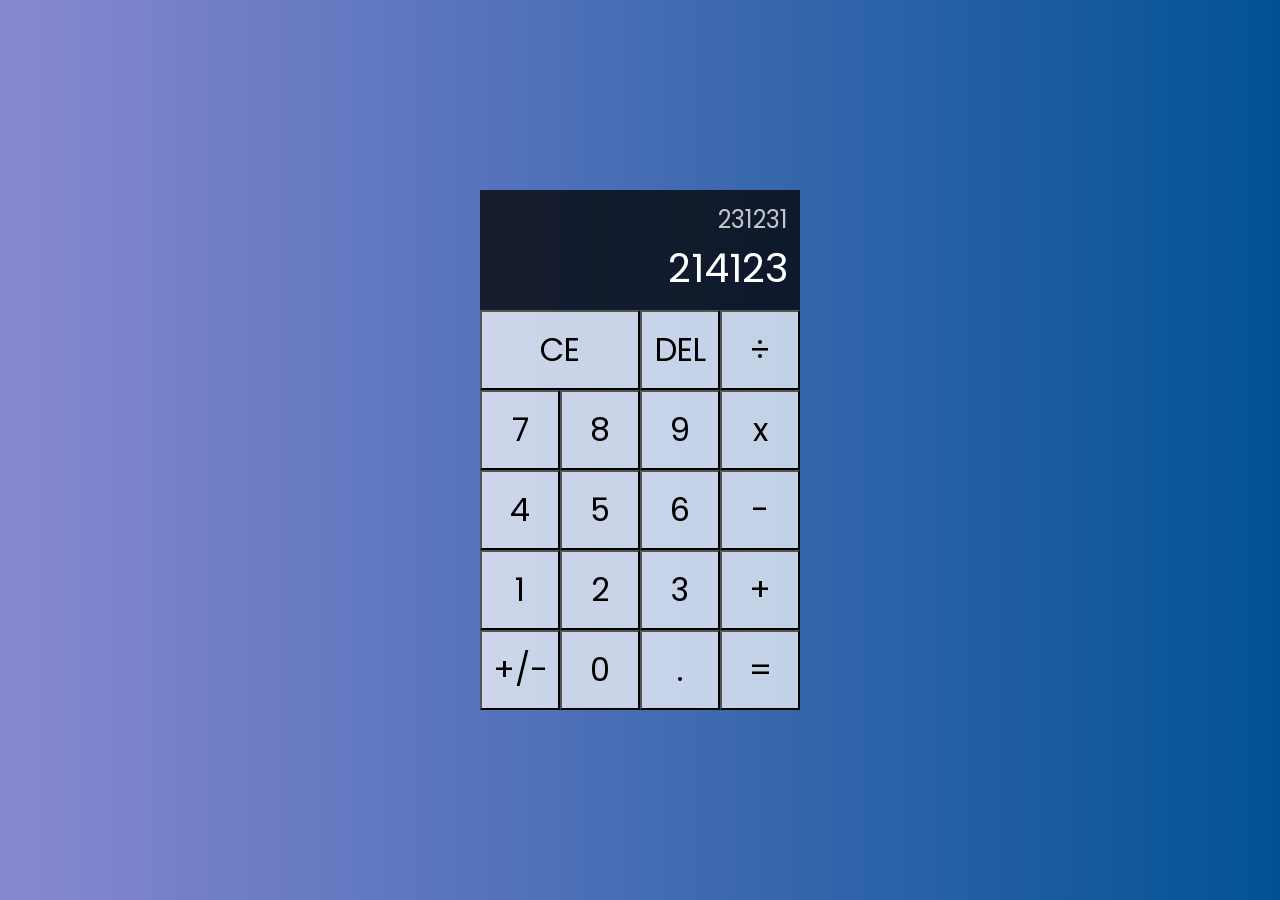
==== calculator/index.html @ e10bc2d3 "removed value from button removed value from button since its obselete" ====
<!DOCTYPE html>
<html lang="en">
  <head>
    <meta charset="UTF-8" />
    <meta name="viewport" content="width=device-width, initial-scale=1.0" />
    <meta http-equiv="X-UA-Compatible" content="ie=edge" />
    <link href="https://fonts.googleapis.com/css?family=Poppins&display=swap" rel="stylesheet">
    <link rel="stylesheet" href="css/styles.css" />
    <script src="js/script.js" defer></script>
    <title>Miniräknare</title>
    <div class="container">
        <div class="output">
      <div class="outputScreen">231231</div>
      <div class="inputScreen">214123</div>
        </div>
    <button class="span-two" onclick="clearAll()">CE</button>
    <button onclick="backSpace()">DEL</button>
    <button onclick="getOp('/')">&#247</button>
    <button onclick="getNum(7)">7</button>
    <button onclick="getNum(8)">8</button>
    <button onclick="getNum(9)">9</button>
    <button onclick="getOp('*')">x</button>
    <button onclick="getNum(4)">4</button>
    <button onclick="getNum(5)">5</button>
    <button onclick="getNum(6)">6</button>
    <button onclick="getOp('-')">-</button>
    <button onclick="getNum(1)">1</button>
    <button onclick="getNum(2)">2</button>
    <button onclick="getNum(3)">3</button>
    <button onclick="getOp('+')">+</button>
    <button onclick="getOp('+/-')">+/-</button>
    <button onclick="getNum(0)">0</button>
    <button onclick="getNum('.')">.</button>
    <button onclick="getMath()">=</button>
    </div>
  </head>
  <body></body>
</html>
---- calculator/css/styles.css ----
*,
*::before,
*::after {
  box-sizing: border-box;
  font-family: "Poppins", sans-serif;
  font-weight: normal;
}

body {
  padding: 0;
  margin: 0;
  background: linear-gradient(to right, #8888d1, #025195);
}

.container {
  display: grid;
  justify-content: center;
  align-content: center;
  min-height: 100vh;
  grid-template-columns: repeat(4, 80px);
  grid-template-rows: minmax(120px, auto) repeat(5, 80px);
}

.container > button {
  cursor: pointer;
  font-size: 2rem;
  background: rgba(255, 255, 255, 0.7);
}

.container > button:hover {
  background: rgba(255, 255, 255, 0.9);
}

.span-two {
  grid-column: span 2;
}

.output {
  display: flex;
  align-items: flex-end;
  justify-content: space-between;
  flex-direction: column;
  padding: 12px;
  word-wrap: break-word;
  word-break: break-all;
  grid-column: 1 / -1;
  background-color: rgba(0, 0, 0, 0.75);
}
.output .outputScreen {
  font-size: 1.5rem;
  color: rgba(255, 255, 255, 0.75);
}
.output .inputScreen {
  font-size: 2.5rem;
  color: white;
}
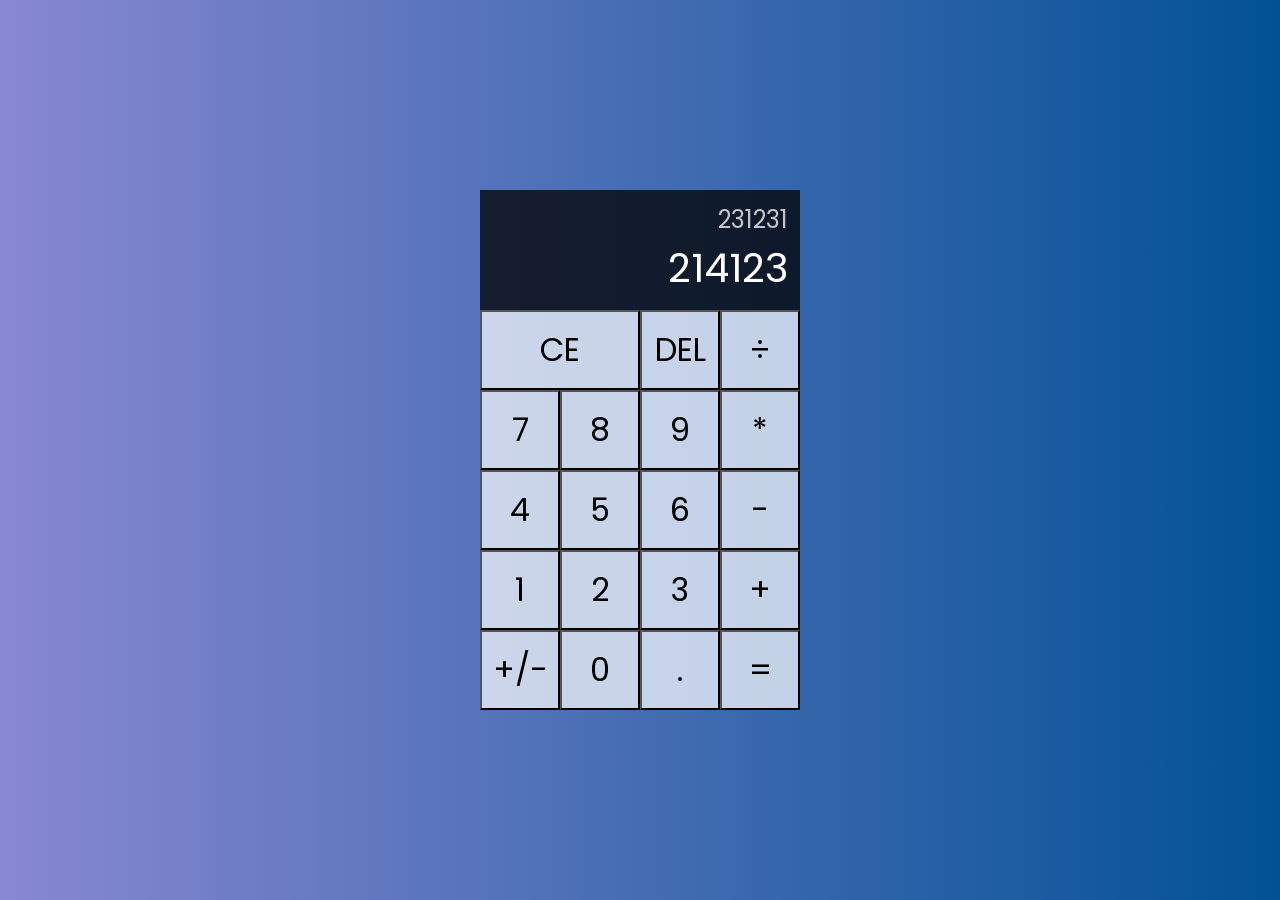
==== commit 37d77cad: "Update index.html" ====
--- a/calculator/index.html
+++ b/calculator/index.html
@@ -13,25 +13,25 @@
       <div class="outputScreen">231231</div>
       <div class="inputScreen">214123</div>
         </div>
-    <button class="span-two" onclick="clearAll()">CE</button>
-    <button onclick="backSpace()">DEL</button>
-    <button onclick="getOp('/')">&#247</button>
-    <button onclick="getNum(7)">7</button>
-    <button onclick="getNum(8)">8</button>
-    <button onclick="getNum(9)">9</button>
-    <button onclick="getOp('*')">x</button>
-    <button onclick="getNum(4)">4</button>
-    <button onclick="getNum(5)">5</button>
-    <button onclick="getNum(6)">6</button>
-    <button onclick="getOp('-')">-</button>
-    <button onclick="getNum(1)">1</button>
-    <button onclick="getNum(2)">2</button>
-    <button onclick="getNum(3)">3</button>
-    <button onclick="getOp('+')">+</button>
-    <button onclick="getOp('+/-')">+/-</button>
-    <button onclick="getNum(0)">0</button>
-    <button onclick="getNum('.')">.</button>
-    <button onclick="getMath()">=</button>
+    <button class="span-two" id="clearAll">CE</button>
+    <button id="delete">DEL</button>
+    <button id="operator">&#247</button>
+    <button id="numbers">7</button>
+    <button id="numbers">8</button>
+    <button id="numbers">9</button>
+    <button id="operator">*</button>
+    <button id="numbers">4</button>
+    <button id="numbers">5</button>
+    <button id="numbers">6</button>
+    <button id="operator">-</button>
+    <button id="numbers">1</button>
+    <button id="numbers">2</button>
+    <button id="numbers">3</button>
+    <button id="operator">+</button>
+    <button id="minusOp">+/-</button>
+    <button id="numbers">0</button>
+    <button id="numbers">.</button>
+    <button id="calculate">=</button>
     </div>
   </head>
   <body></body>
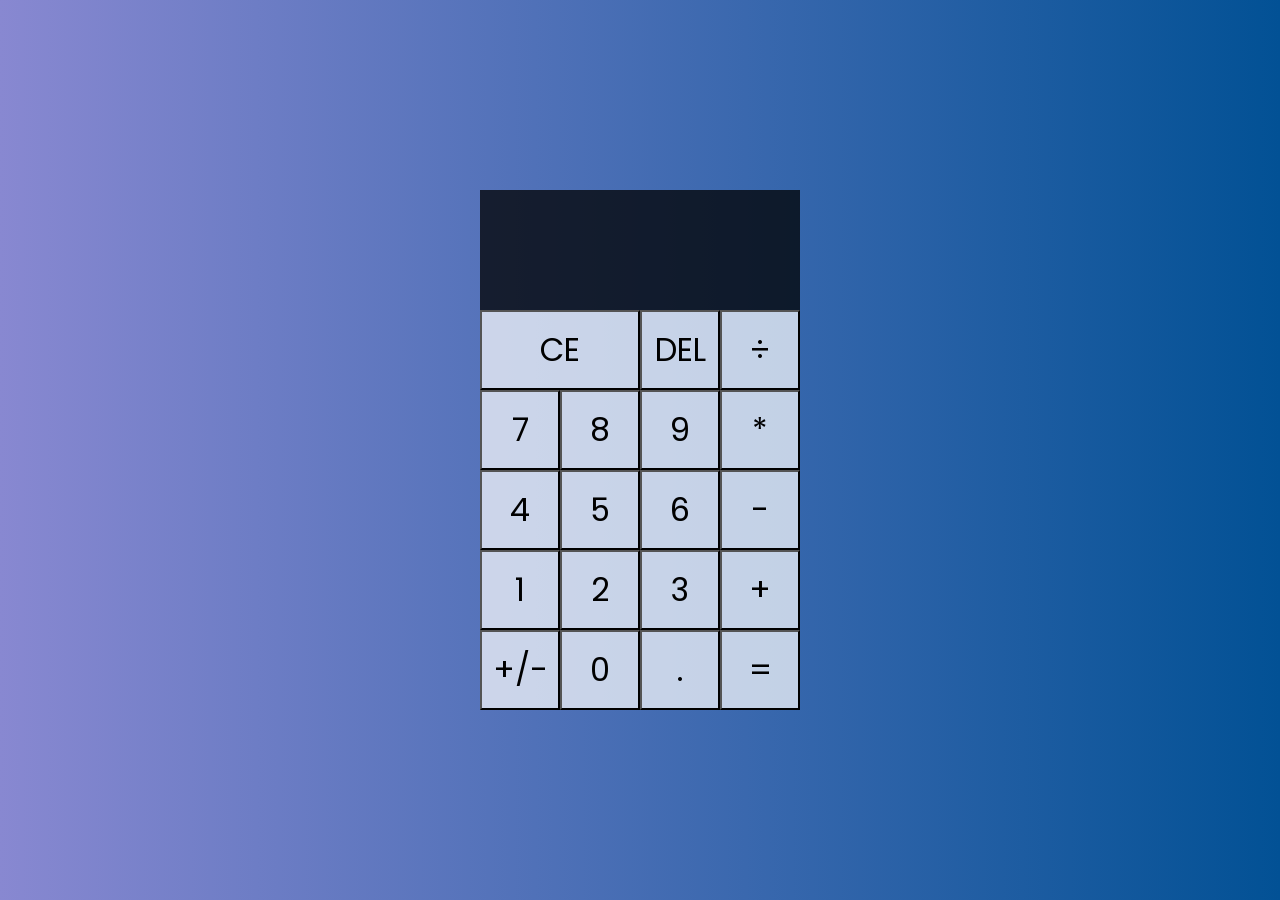
==== commit 6ed10873: "update" ====
--- a/calculator/index.html
+++ b/calculator/index.html
@@ -10,14 +10,14 @@
     <title>Miniräknare</title>
     <div class="container">
         <div class="output">
-      <div class="outputScreen">231231</div>
-      <div class="inputScreen">214123</div>
+      <div class="outputScreen"></div>
+      <div class="inputScreen"></div>
         </div>
     <button class="span-two" id="clearAll">CE</button>
     <button id="delete">DEL</button>
     <button id="operator">&#247</button>
-    <button id="numbers">7</button>
-    <button id="numbers">8</button>
+    <button id="numbers" value="7">7</button>
+    <button id="numbers" value="8">8</button>
     <button id="numbers">9</button>
     <button id="operator">*</button>
     <button id="numbers">4</button>
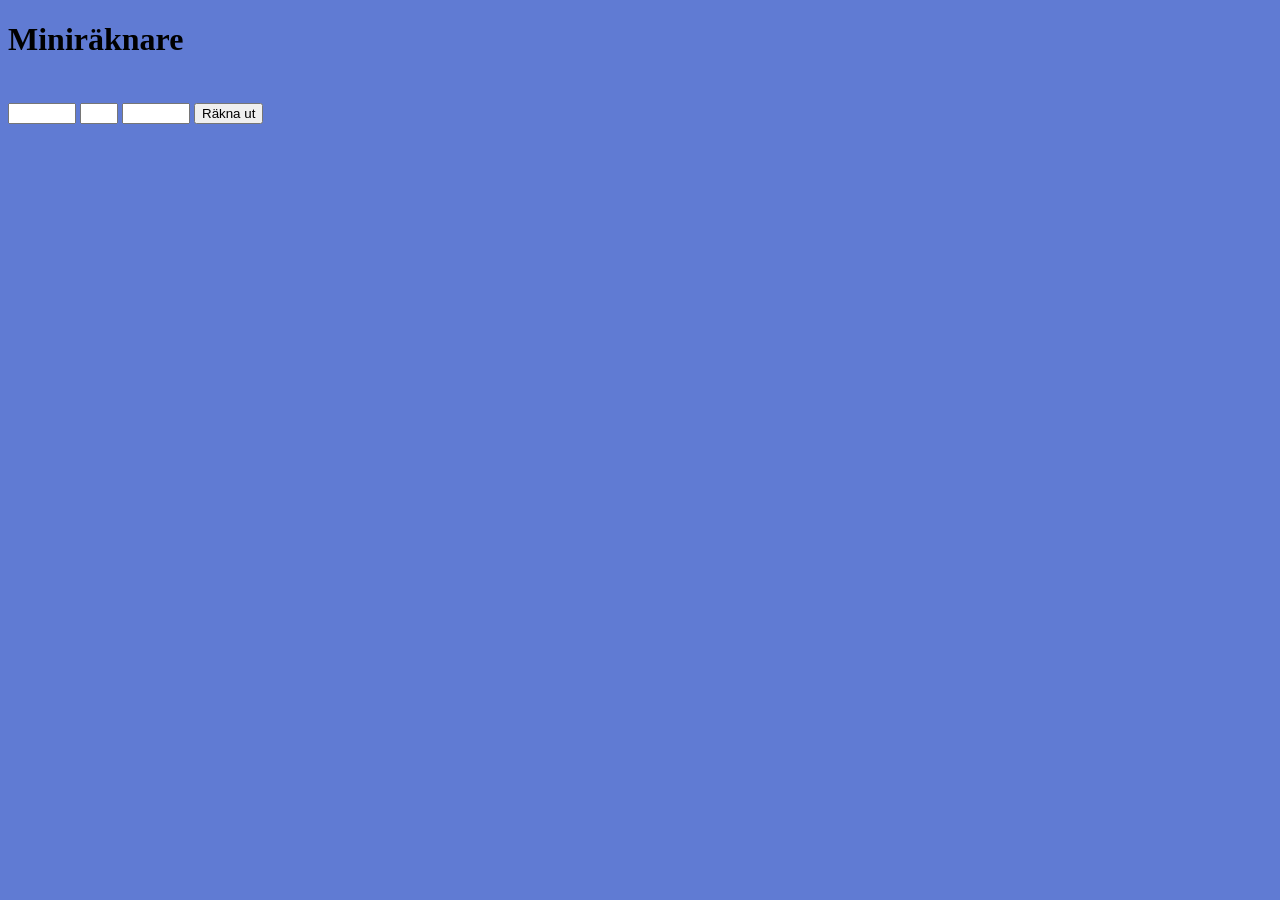
==== commit 4e597896: "calculator" ====
--- a/calculator/index.html
+++ b/calculator/index.html
@@ -1,38 +1,26 @@
 <!DOCTYPE html>
 <html lang="en">
-  <head>
-    <meta charset="UTF-8" />
-    <meta name="viewport" content="width=device-width, initial-scale=1.0" />
-    <meta http-equiv="X-UA-Compatible" content="ie=edge" />
-    <link href="https://fonts.googleapis.com/css?family=Poppins&display=swap" rel="stylesheet">
-    <link rel="stylesheet" href="css/styles.css" />
-    <script src="js/script.js" defer></script>
-    <title>Miniräknare</title>
-    <div class="container">
-        <div class="output">
-      <div class="outputScreen"></div>
-      <div class="inputScreen"></div>
-        </div>
-    <button class="span-two" id="clearAll">CE</button>
-    <button id="delete">DEL</button>
-    <button id="operator">&#247</button>
-    <button id="numbers" value="7">7</button>
-    <button id="numbers" value="8">8</button>
-    <button id="numbers">9</button>
-    <button id="operator">*</button>
-    <button id="numbers">4</button>
-    <button id="numbers">5</button>
-    <button id="numbers">6</button>
-    <button id="operator">-</button>
-    <button id="numbers">1</button>
-    <button id="numbers">2</button>
-    <button id="numbers">3</button>
-    <button id="operator">+</button>
-    <button id="minusOp">+/-</button>
-    <button id="numbers">0</button>
-    <button id="numbers">.</button>
-    <button id="calculate">=</button>
+
+<head>
+  <meta charset="UTF-8" />
+  <meta name="viewport" content="width=device-width, initial-scale=1.0" />
+  <meta http-equiv="X-UA-Compatible" content="ie=edge" />
+  <script src="/calculator/js/script.js" defer></script>
+  <link rel="stylesheet" href="/calculator/css/styles.css">
+  <title>Miniräknare</title>
+</head>
+
+<body>
+  <h1>Miniräknare</h1>
+  <div class="calculator">
+    <p id="result"></p>
+    <div class="numpad">
+      <input type="text" id="firstNumber" value="" />
+      <input type="text" id="operator" value="" />
+      <input type="text" id="secondNumber" value="" />
+      <input type="button" id="calc" value="Räkna ut" onclick="calculator()" />
     </div>
-  </head>
-  <body></body>
-</html>
+  </div>
+</body>
+
+</html>
--- a/calculator/css/styles.css
+++ b/calculator/css/styles.css
@@ -1,56 +1,22 @@
-*,
-*::before,
-*::after {
-  box-sizing: border-box;
-  font-family: "Poppins", sans-serif;
-  font-weight: normal;
+body{
+  background-color: rgb(96, 123, 211);
 }
 
-body {
-  padding: 0;
-  margin: 0;
-  background: linear-gradient(to right, #8888d1, #025195);
+#operator {
+  width: 30px;
+  text-align: center;
 }
+#firstNumber {
+  width: 60px;
+}
+#secondNumber {
+  width: 60px;
+}
+p {
+  font-size: 130%;
+  color: whitesmoke;
 
-.container {
-  display: grid;
-  justify-content: center;
-  align-content: center;
-  min-height: 100vh;
-  grid-template-columns: repeat(4, 80px);
-  grid-template-rows: minmax(120px, auto) repeat(5, 80px);
 }
-
-.container > button {
-  cursor: pointer;
-  font-size: 2rem;
-  background: rgba(255, 255, 255, 0.7);
-}
-
-.container > button:hover {
-  background: rgba(255, 255, 255, 0.9);
-}
-
-.span-two {
-  grid-column: span 2;
-}
-
-.output {
-  display: flex;
-  align-items: flex-end;
-  justify-content: space-between;
-  flex-direction: column;
-  padding: 12px;
-  word-wrap: break-word;
-  word-break: break-all;
-  grid-column: 1 / -1;
-  background-color: rgba(0, 0, 0, 0.75);
-}
-.output .outputScreen {
-  font-size: 1.5rem;
-  color: rgba(255, 255, 255, 0.75);
-}
-.output .inputScreen {
-  font-size: 2.5rem;
-  color: white;
-}
+.numpad{
+ margin-top: 5vh;
+ }
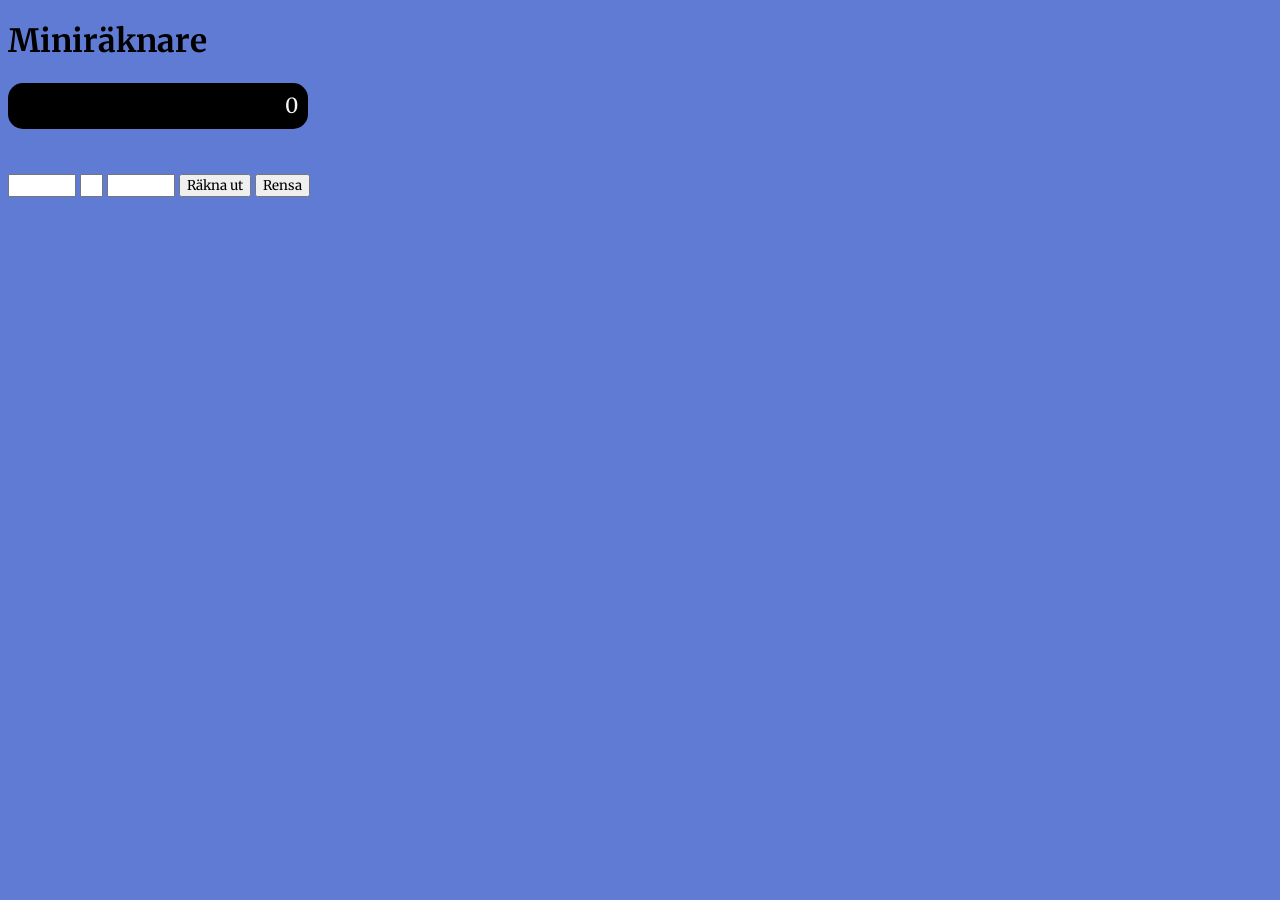
==== commit fa277819: "Finalizing calculator" ====
--- a/calculator/index.html
+++ b/calculator/index.html
@@ -7,18 +7,20 @@
   <meta http-equiv="X-UA-Compatible" content="ie=edge" />
   <script src="/calculator/js/script.js" defer></script>
   <link rel="stylesheet" href="/calculator/css/styles.css">
+  <link href="https://fonts.googleapis.com/css?family=Merriweather|Merriweather+Sans&display=swap" rel="stylesheet">
   <title>Miniräknare</title>
 </head>
 
 <body>
-  <h1>Miniräknare</h1>
   <div class="calculator">
-    <p id="result"></p>
+    <h1>Miniräknare</h1>
+    <p id="result">0</p>
     <div class="numpad">
-      <input type="text" id="firstNumber" value="" />
-      <input type="text" id="operator" value="" />
-      <input type="text" id="secondNumber" value="" />
+      <input type="text" id="firstNumber" value="" required />
+      <input type="text" id="operator" value="" required />
+      <input type="text" id="secondNumber" value="" required />
       <input type="button" id="calc" value="Räkna ut" onclick="calculator()" />
+      <input type="button" id="clear" value="Rensa" onclick="refreshPage()" />
     </div>
   </div>
 </body>
--- a/calculator/css/styles.css
+++ b/calculator/css/styles.css
@@ -1,22 +1,38 @@
+*, *::before, *::after {
+  font-family: 'Merriweather', serif;
+  
+}
+
 body{
   background-color: rgb(96, 123, 211);
+  box-sizing: border-box;
 }
 
 #operator {
-  width: 30px;
+  width: 15px;
   text-align: center;
+  cursor: pointer;
 }
-#firstNumber {
+#firstNumber, #secondNumber {
   width: 60px;
+  text-align: right;
+  cursor: pointer;
 }
-#secondNumber {
-  width: 60px;
-}
+
 p {
+  background-color: black;
+  border-radius: 15px;
+  text-align: right;
+  width: 280px;
   font-size: 130%;
   color: whitesmoke;
-
+  padding: 10px;
+  
 }
-.numpad{
+.numpad {
  margin-top: 5vh;
- }+}
+.calculator {
+  display: block;
+  margin: 0 auto;
+}
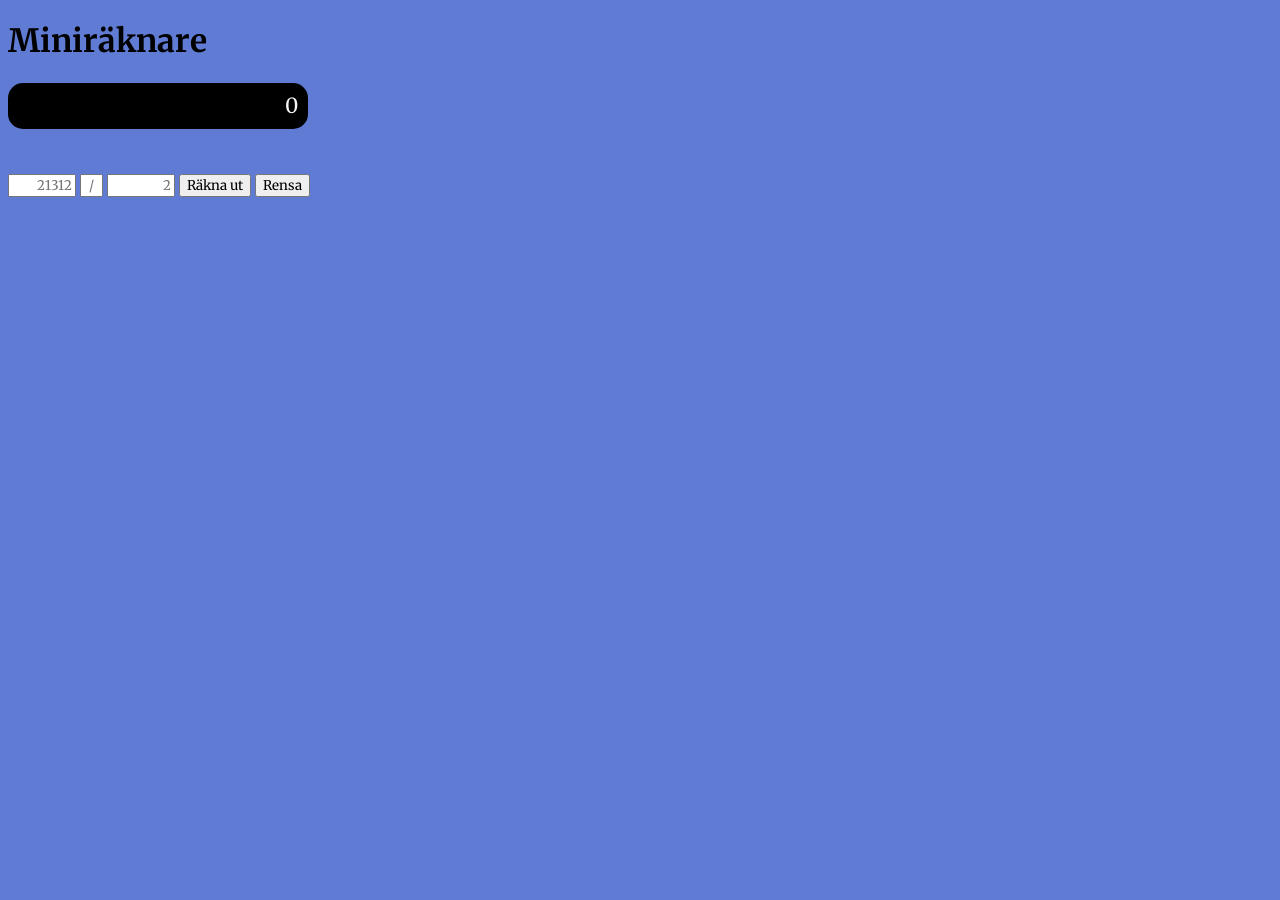
==== commit a3a6cda4: "Update index.html" ====
--- a/calculator/index.html
+++ b/calculator/index.html
@@ -16,9 +16,9 @@
     <h1>Miniräknare</h1>
     <p id="result">0</p>
     <div class="numpad">
-      <input type="text" id="firstNumber" value="" required />
-      <input type="text" id="operator" value="" required />
-      <input type="text" id="secondNumber" value="" required />
+      <input type="text" id="firstNumber" value="" placeholder="21312" required />
+      <input type="text" id="operator" value="" placeholder="/" required />
+      <input type="text" id="secondNumber" value="" placeholder="2" required />
       <input type="button" id="calc" value="Räkna ut" onclick="calculator()" />
       <input type="button" id="clear" value="Rensa" onclick="refreshPage()" />
     </div>
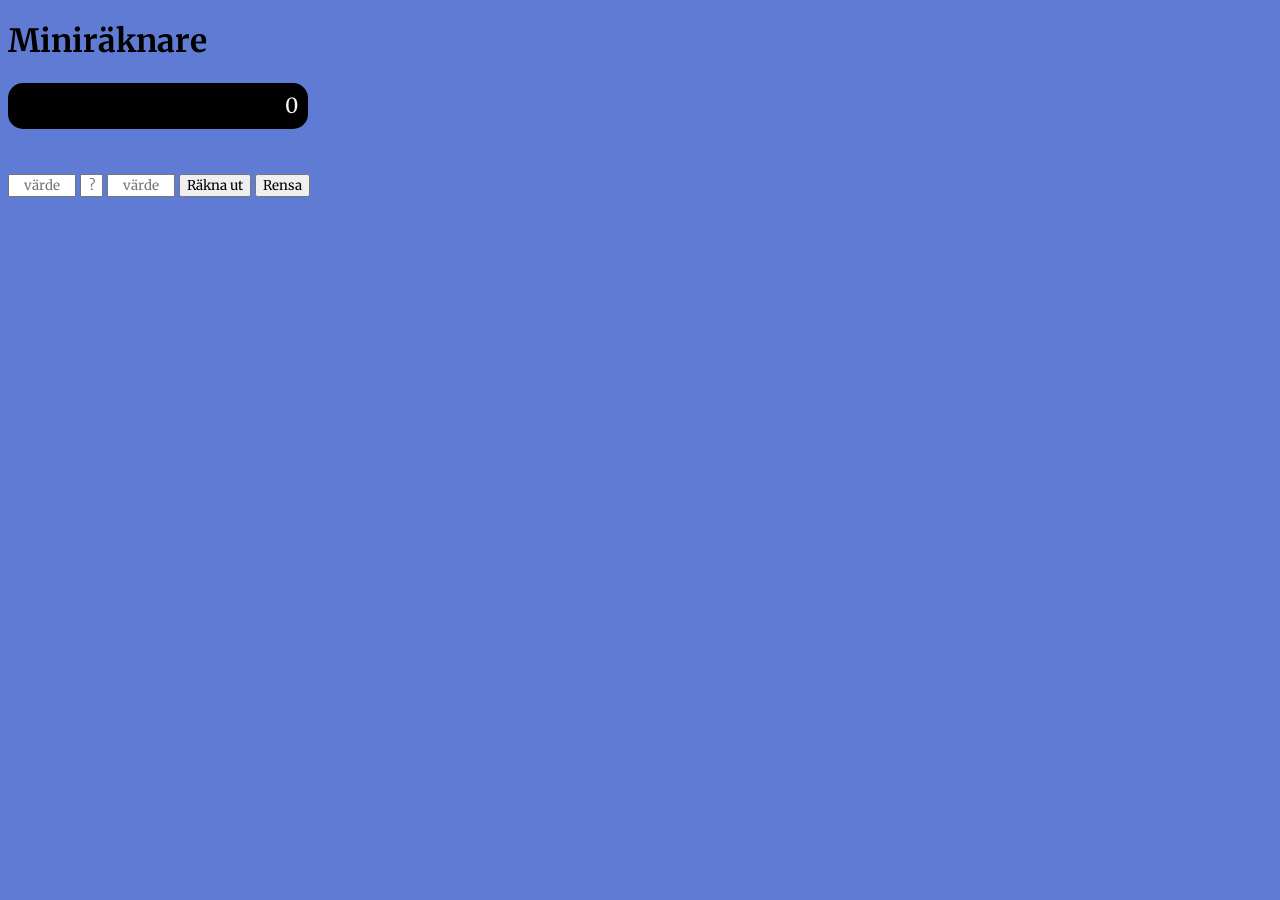
==== commit ff23087d: "small changes" ====
--- a/calculator/index.html
+++ b/calculator/index.html
@@ -16,9 +16,9 @@
     <h1>Miniräknare</h1>
     <p id="result">0</p>
     <div class="numpad">
-      <input type="text" id="firstNumber" value="" placeholder="21312" required />
-      <input type="text" id="operator" value="" placeholder="/" required />
-      <input type="text" id="secondNumber" value="" placeholder="2" required />
+      <input type="text" id="firstNumber" value="" placeholder="värde" required />
+      <input type="text" id="operator" value="" placeholder="?" required />
+      <input type="text" id="secondNumber" value="" placeholder="värde" required />
       <input type="button" id="calc" value="Räkna ut" onclick="calculator()" />
       <input type="button" id="clear" value="Rensa" onclick="refreshPage()" />
     </div>
--- a/calculator/css/styles.css
+++ b/calculator/css/styles.css
@@ -15,7 +15,7 @@
 }
 #firstNumber, #secondNumber {
   width: 60px;
-  text-align: right;
+  text-align: center;
   cursor: pointer;
 }
 
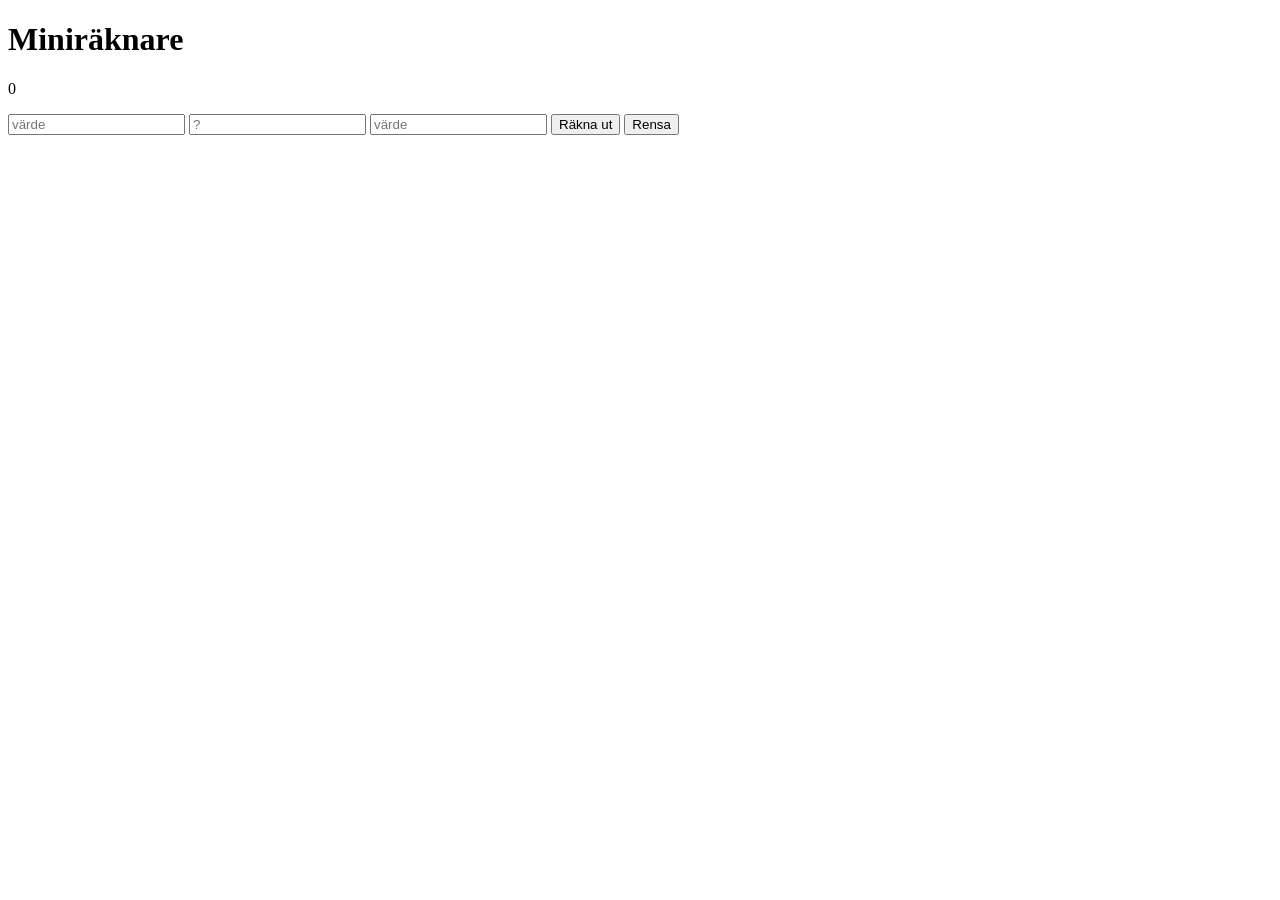
==== commit 409d5440: "update" ====
--- a/calculator/index.html
+++ b/calculator/index.html
@@ -5,8 +5,8 @@
   <meta charset="UTF-8" />
   <meta name="viewport" content="width=device-width, initial-scale=1.0" />
   <meta http-equiv="X-UA-Compatible" content="ie=edge" />
-  <script src="/calculator/js/script.js" defer></script>
-  <link rel="stylesheet" href="/calculator/css/styles.css">
+  <script src="/js/script.js" defer></script>
+  <link rel="stylesheet" href="/css/styles.css">
   <link href="https://fonts.googleapis.com/css?family=Merriweather|Merriweather+Sans&display=swap" rel="stylesheet">
   <title>Miniräknare</title>
 </head>
